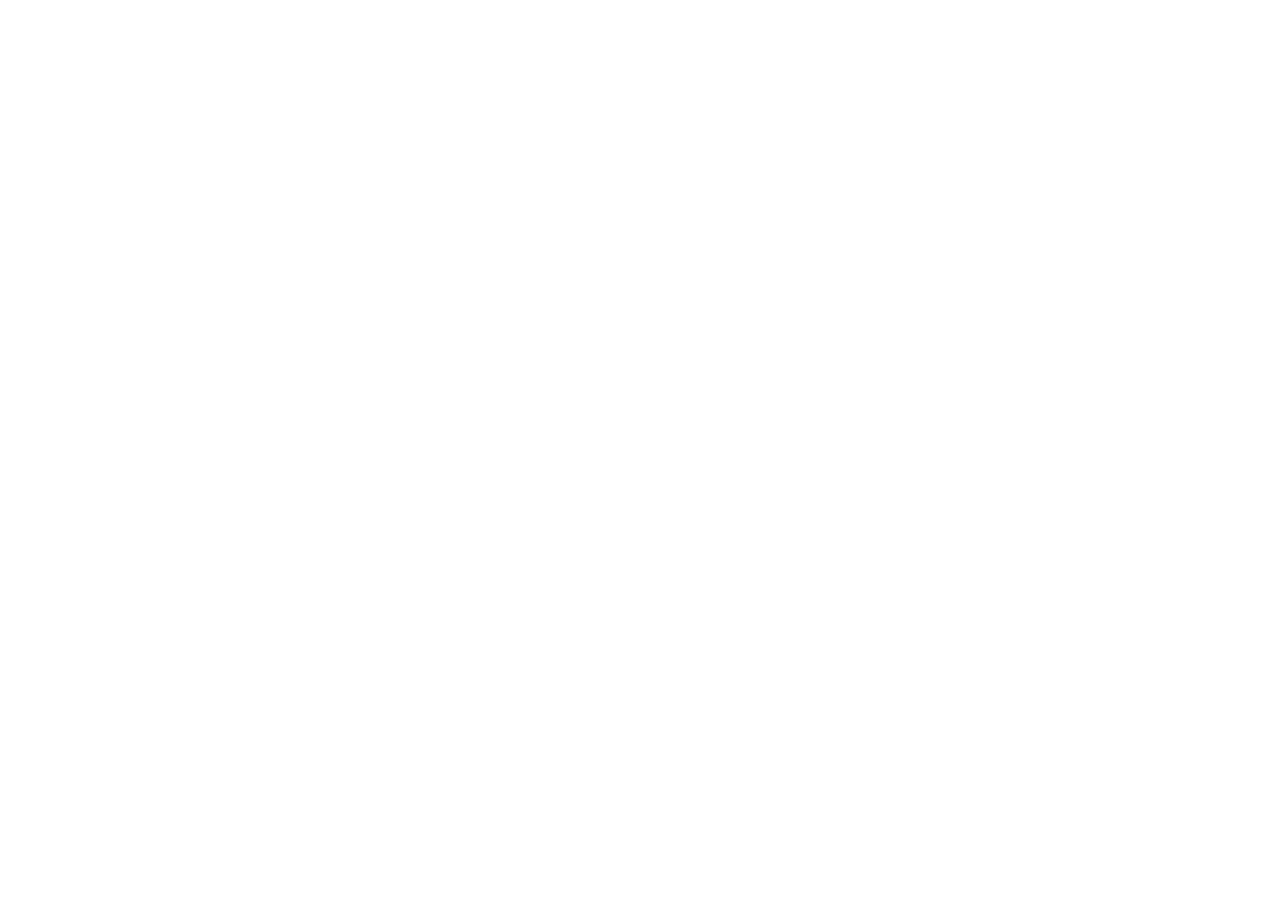
==== FrontEnd/login.html @ 4d779289 "installation des dépendances du dossier Backend Lancement du back- Swagger API. test de la route de " ====
<!DOCTYPE html>
<html lang="fr">
  <head>
    <meta charset="UTF-8" />
    <meta name="viewport" content="width=device-width, initial-scale=1.0" />
    <title>Document</title>
  </head>
  <body></body>
</html>
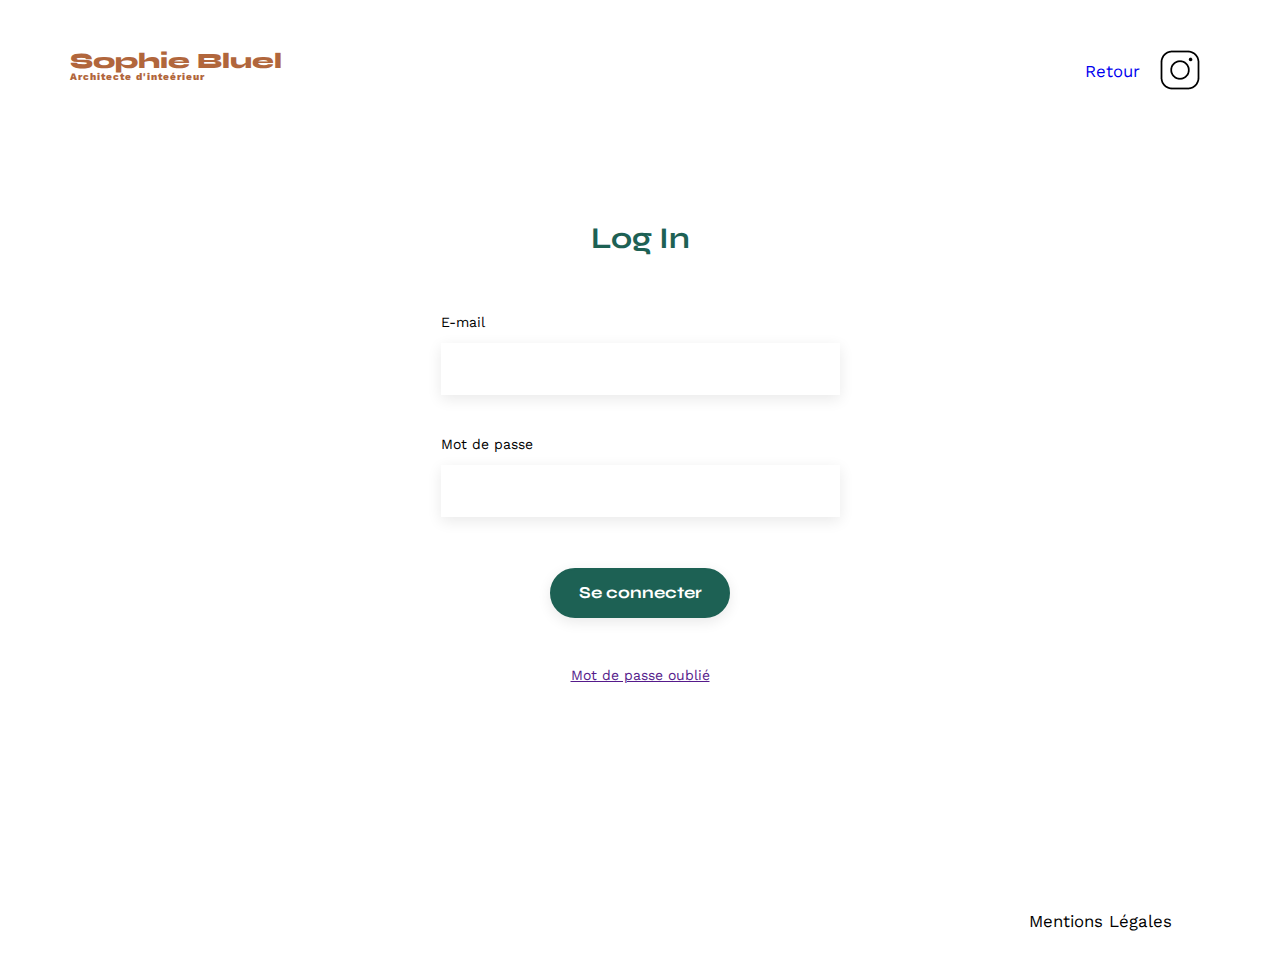
==== commit 77f7ff9c: "intégration de la page login.html, mise en forme du formulaire de connexion" ====
--- a/FrontEnd/login.html
+++ b/FrontEnd/login.html
@@ -2,8 +2,57 @@
 <html lang="fr">
   <head>
     <meta charset="UTF-8" />
+    <title>Sophie Bluel - Architecte d'intérieur</title>
     <meta name="viewport" content="width=device-width, initial-scale=1.0" />
-    <title>Document</title>
+    <link rel="preconnect" href="https://fonts.googleapis.com" />
+    <link rel="preconnect" href="https://fonts.gstatic.com" crossorigin />
+    <link
+      href="https://fonts.googleapis.com/css2?family=Syne:wght@700;800&family=Work+Sans&display=swap"
+      rel="stylesheet"
+    />
+    <meta name="description" content="" />
+    <link rel="stylesheet" href="./assets/style.css" />
+
+    <script type="module" src="./assets/script/login.js"></script>
   </head>
-  <body></body>
+  <body>
+    <header>
+      <a href="index.html">
+        <h1>Sophie Bluel <span>Architecte d'inteérieur</span></h1>
+      </a>
+      <nav>
+        <ul>
+          <a href="index.html">
+            <li>Retour</li>
+          </a>
+          <li><img src="./assets/icons/instagram.png" alt="Instagram" /></li>
+        </ul>
+      </nav>
+    </header>
+
+    <main>
+      <section class="login">
+        <h2>Log In</h2>
+        <div class="alredyLogged__error"></div>
+        <form action="" method="" class="login__form" onsubmit="return false">
+          <label for="email">E-mail</label>
+          <input type="email" name="email" id="email" required />
+          <div class="loginEmail__error"></div>
+          <label for="password">Mot de passe</label>
+          <input type="password" name="password" id="password" required />
+          <div class="loginMdp__error"></div>
+          <input type="submit" value="Se connecter" id="submit" />
+        </form>
+        <a href="">Mot de passe oublié</a>
+      </section>
+    </main>
+
+    <footer>
+      <nav>
+        <ul>
+          <li>Mentions Légales</li>
+        </ul>
+      </nav>
+    </footer>
+  </body>
 </html>
--- a/FrontEnd/assets/style.css
+++ b/FrontEnd/assets/style.css
@@ -0,0 +1,344 @@
+/* http://meyerweb.com/eric/tools/css/reset/
+   v2.0 | 20110126
+   License: none (public domain)
+*/
+
+html,
+body,
+div,
+span,
+applet,
+object,
+iframe,
+h1,
+h2,
+h3,
+h4,
+h5,
+h6,
+p,
+blockquote,
+pre,
+a,
+abbr,
+acronym,
+address,
+big,
+cite,
+code,
+del,
+dfn,
+em,
+img,
+ins,
+kbd,
+q,
+s,
+samp,
+small,
+strike,
+strong,
+sub,
+sup,
+tt,
+var,
+b,
+u,
+i,
+center,
+dl,
+dt,
+dd,
+ol,
+ul,
+li,
+fieldset,
+form,
+label,
+legend,
+table,
+caption,
+tbody,
+tfoot,
+thead,
+tr,
+th,
+td,
+article,
+aside,
+canvas,
+details,
+embed,
+figure,
+figcaption,
+footer,
+header,
+hgroup,
+menu,
+nav,
+output,
+ruby,
+section,
+summary,
+time,
+mark,
+audio,
+video {
+  margin: 0;
+  padding: 0;
+  border: 0;
+  font-size: 100%;
+  font: inherit;
+  vertical-align: baseline;
+  text-decoration: none;
+}
+/* HTML5 display-role reset for older browsers */
+article,
+aside,
+details,
+figcaption,
+figure,
+footer,
+header,
+hgroup,
+menu,
+nav,
+section {
+  display: block;
+}
+body {
+  line-height: 1;
+}
+ol,
+ul {
+  list-style: none;
+}
+blockquote,
+q {
+  quotes: none;
+}
+blockquote:before,
+blockquote:after,
+q:before,
+q:after {
+  content: "";
+  content: none;
+}
+table {
+  border-collapse: collapse;
+  border-spacing: 0;
+}
+/** end reset css **/
+body {
+  max-width: 1140px;
+  margin: auto;
+  font-family: "Work Sans";
+  font-size: 14px;
+}
+header {
+  display: flex;
+  justify-content: space-between;
+  margin: 50px 0;
+}
+section {
+  margin: 50px 0;
+}
+h1 {
+  display: flex;
+  flex-direction: column;
+  font-family: "Syne";
+  font-size: 22px;
+  font-weight: 800;
+  color: #b1663c;
+}
+h1 > span {
+  font-family: "Work Sans";
+  font-size: 10px;
+  letter-spacing: 0.1em;
+}
+h2 {
+  font-family: "Syne";
+  font-weight: 700;
+  font-size: 30px;
+  color: #1d6154;
+}
+nav ul {
+  display: flex;
+  align-items: center;
+  list-style-type: none;
+}
+nav li {
+  padding: 0 10px;
+  font-size: 1.2em;
+}
+li a:hover {
+  color: #b1663c;
+}
+#introduction {
+  display: flex;
+  align-items: center;
+}
+#introduction figure {
+  flex: 1;
+}
+#introduction img {
+  display: block;
+  margin: auto;
+  width: 80%;
+}
+#introduction article {
+  flex: 1;
+}
+#introduction h2 {
+  margin-bottom: 1em;
+}
+#introduction p {
+  margin-bottom: 0.5em;
+}
+#portfolio h2 {
+  text-align: center;
+  margin-bottom: 1em;
+}
+#categories {
+  text-align: center;
+  margin-bottom: 20px;
+}
+#categories button {
+  margin: 0 10px;
+  padding: 10px 20px;
+  font-family: "Work Sans";
+  font-size: 16px;
+  cursor: pointer;
+  border: 2px solid #1d6154;
+  background-color: #f0f0f0;
+  border-radius: 20px;
+  transition: background-color 0.3s;
+  color: #1d6154;
+}
+
+#categories button:hover {
+  background-color: #1d6154;
+  color: #f0f0f0;
+}
+#categories button:active {
+  background-color: #1d6154;
+  color: #f0f0f0;
+}
+.gallery {
+  width: 100%;
+  display: grid;
+  grid-template-columns: repeat(auto-fit, minmax(300px, 1fr));
+  gap: 20px;
+}
+.gallery img {
+  width: 100%;
+  height: auto;
+}
+
+#contact {
+  width: 50%;
+  margin: auto;
+}
+#contact > * {
+  text-align: center;
+}
+#contact h2 {
+  margin-bottom: 20px;
+}
+#contact form {
+  text-align: left;
+  margin-top: 30px;
+  display: flex;
+  flex-direction: column;
+}
+#contact input {
+  height: 50px;
+  font-size: 1.2em;
+  border: none;
+  box-shadow: 0px 4px 14px rgba(0, 0, 0, 0.09);
+}
+#contact label {
+  margin: 2em 0 1em 0;
+}
+#contact textarea {
+  border: none;
+  box-shadow: 0px 4px 14px rgba(0, 0, 0, 0.09);
+}
+input[type="submit"] {
+  font-family: "Syne";
+  font-weight: 700;
+  color: white;
+  background-color: #1d6154;
+  margin: 2em auto;
+  width: 180px;
+  text-align: center;
+  border-radius: 60px;
+}
+footer nav ul {
+  display: flex;
+  justify-content: flex-end;
+  margin: 2em;
+}
+/****mise en forme du formulaire de connexion***/
+.login {
+  display: flex;
+  flex-direction: column;
+  justify-content: center;
+  align-items: center;
+  height: 80vh;
+}
+
+.login a {
+  text-decoration: underline;
+  margin-bottom: 100px;
+}
+
+h1 {
+  display: flex;
+  flex-direction: column;
+  font-family: "Syne";
+  font-size: 22px;
+  font-weight: 800;
+  color: #b1663c;
+}
+
+h2 {
+  font-family: "Syne";
+  font-weight: 700;
+  font-size: 30px;
+  color: #1d6154;
+}
+.login__form {
+  display: flex;
+  flex-direction: column;
+  margin-top: 20px;
+  width: 35%;
+}
+
+.login__form input {
+  height: 50px;
+  font-size: 1.2em;
+  border: none;
+  box-shadow: 0px 4px 14px rgba(0, 0, 0, 0.09);
+}
+
+.login__form label {
+  margin: 3em 0 1em 0;
+}
+
+.login__form textarea {
+  box-shadow: 0px 4px 14px rgba(0, 0, 0, 0.09);
+}
+
+.login__form input[type="submit"] {
+  font-family: "Syne";
+  font-weight: 700;
+  color: white;
+  background-color: #1d6154;
+  border: 2px solid #1d6154;
+  margin: 3em auto;
+  width: 180px;
+  text-align: center;
+  border-radius: 60px;
+  transition: all 0.5s ease;
+}
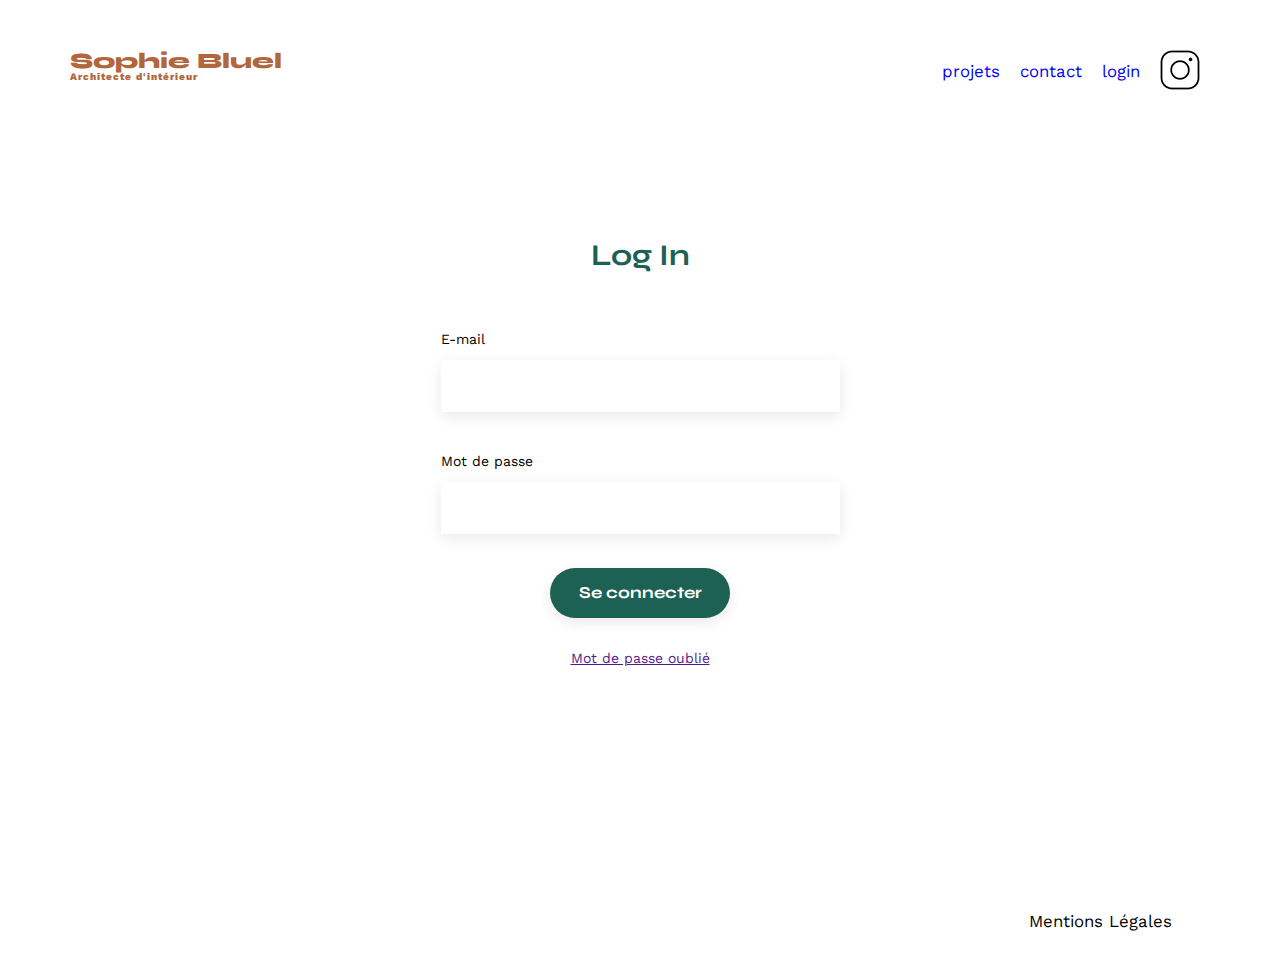
==== commit 71f41819: "mise en place de la function Editmode permettant l'ffichage de certains élements lorsque l'utilisate" ====
--- a/FrontEnd/login.html
+++ b/FrontEnd/login.html
@@ -12,24 +12,21 @@
     />
     <meta name="description" content="" />
     <link rel="stylesheet" href="./assets/style.css" />
-
-    <script type="module" src="./assets/script/login.js"></script>
   </head>
   <body>
     <header>
       <a href="index.html">
-        <h1>Sophie Bluel <span>Architecte d'inteérieur</span></h1>
+        <h1>Sophie Bluel <span>Architecte d'intérieur</span></h1>
       </a>
       <nav>
         <ul>
-          <a href="index.html">
-            <li>Retour</li>
-          </a>
+          <li><a href="index.html">projets</a></li>
+          <li><a href="index.html#contact">contact</a></li>
+          <li><a href="login.html" id="nav-login">login</a></li>
           <li><img src="./assets/icons/instagram.png" alt="Instagram" /></li>
         </ul>
       </nav>
     </header>
-
     <main>
       <section class="login">
         <h2>Log In</h2>
@@ -46,13 +43,14 @@
         <a href="">Mot de passe oublié</a>
       </section>
     </main>
-
     <footer>
       <nav>
         <ul>
           <li>Mentions Légales</li>
         </ul>
       </nav>
+      <script src="./assets/js/login.js" defer></script>
+      <!-- Charger le script spécifique à la page login -->
     </footer>
   </body>
 </html>
--- a/FrontEnd/assets/style.css
+++ b/FrontEnd/assets/style.css
@@ -288,57 +288,72 @@
   height: 80vh;
 }
 
+.login__form {
+  display: flex;
+  flex-direction: column;
+  margin-top: 20px;
+  width: 35%;
+}
+
+.login__form input {
+  height: 50px;
+  font-size: 1.2em;
+  border: none;
+  box-shadow: 0px 4px 14px rgba(0, 0, 0, 0.09);
+}
+
 .login a {
   text-decoration: underline;
   margin-bottom: 100px;
 }
 
-h1 {
-  display: flex;
-  flex-direction: column;
-  font-family: "Syne";
-  font-size: 22px;
-  font-weight: 800;
-  color: #b1663c;
-}
-
-h2 {
-  font-family: "Syne";
-  font-weight: 700;
-  font-size: 30px;
-  color: #1d6154;
-}
-.login__form {
-  display: flex;
-  flex-direction: column;
-  margin-top: 20px;
-  width: 35%;
-}
-
-.login__form input {
-  height: 50px;
-  font-size: 1.2em;
-  border: none;
-  box-shadow: 0px 4px 14px rgba(0, 0, 0, 0.09);
-}
-
 .login__form label {
   margin: 3em 0 1em 0;
 }
-
-.login__form textarea {
-  box-shadow: 0px 4px 14px rgba(0, 0, 0, 0.09);
-}
-
-.login__form input[type="submit"] {
-  font-family: "Syne";
-  font-weight: 700;
-  color: white;
-  background-color: #1d6154;
-  border: 2px solid #1d6154;
-  margin: 3em auto;
-  width: 180px;
-  text-align: center;
-  border-radius: 60px;
-  transition: all 0.5s ease;
-}
+/******Style mode edition******/
+.topbar {
+  width: 100%;
+  height: 59px;
+  background-color: #000;
+  display: flex;
+  justify-content: center;
+  align-items: center;
+}
+.topbar_edit {
+  font-family: "work Sans";
+  font-size: 1.5em;
+  font-weight: 400;
+  color: #fff;
+}
+.topbar .fa-pen-to-square {
+  color: #fff;
+  font-size: 1.5em;
+  margin-right: 1em;
+}
+
+/*******mise en place du lien d'acces a la modal*****/
+.modifier {
+  display: flex;
+  justify-content: center;
+  align-items: center;
+  margin-left: 1em;
+  padding: 5px 10px;
+  position: relative;
+}
+.modifier .fa-pen-to-square {
+  color: #000;
+  font-size: 1.2em;
+  padding-right: 0.5em;
+}
+.btnmodal {
+  width: 84px;
+  height: 16px;
+  font-family: "work Sans";
+  font-size: 1.2em;
+  font-weight: 400;
+  color: #000;
+  display: flex;
+  position: absolute;
+  top: 10px;
+  left: 675px;
+}
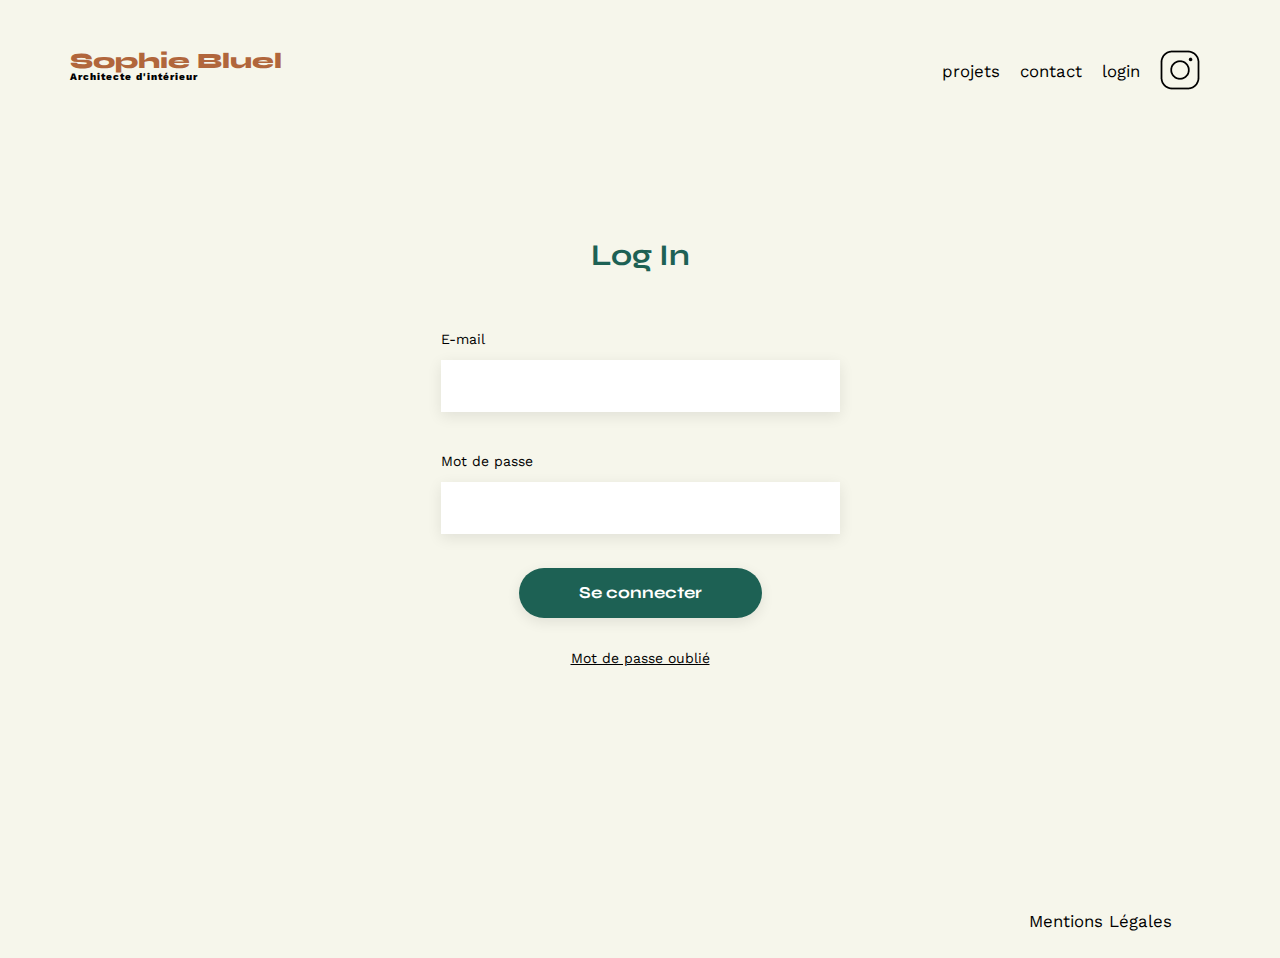
==== commit b45b2657: "update" ====
--- a/FrontEnd/login.html
+++ b/FrontEnd/login.html
@@ -49,7 +49,8 @@
           <li>Mentions Légales</li>
         </ul>
       </nav>
-      <script src="./assets/js/login.js" defer></script>
+      <script src="./assets/js/login.js"></script>
+
       <!-- Charger le script spécifique à la page login -->
     </footer>
   </body>
--- a/FrontEnd/assets/style.css
+++ b/FrontEnd/assets/style.css
@@ -91,6 +91,7 @@
   font: inherit;
   vertical-align: baseline;
   text-decoration: none;
+  color: #000;
 }
 /* HTML5 display-role reset for older browsers */
 article,
@@ -108,6 +109,7 @@
 }
 body {
   line-height: 1;
+  background-color: rgb(246, 246, 235);
 }
 ol,
 ul {
@@ -270,9 +272,9 @@
   color: white;
   background-color: #1d6154;
   margin: 2em auto;
-  width: 180px;
   text-align: center;
   border-radius: 60px;
+  padding: 10px 60px;
 }
 footer nav ul {
   display: flex;
@@ -313,7 +315,7 @@
 /******Style mode edition******/
 .topbar {
   width: 100%;
-  height: 59px;
+  height: 50px;
   background-color: #000;
   display: flex;
   justify-content: center;
@@ -357,3 +359,274 @@
   top: 10px;
   left: 675px;
 }
+
+/*** Click "modifier" to open modal ***/
+
+.container-only-admin {
+  display: flex;
+  flex-direction: row;
+  justify-content: center;
+  align-items: center;
+  gap: 30px;
+}
+
+.update-btn i {
+  padding-right: 10px;
+  font-size: 20px;
+}
+
+/*** CSS Modal ***/
+
+.modal-overlay {
+  position: fixed;
+  display: none; /* Par défaut caché, sera géré via JavaScript */
+  flex-direction: row;
+  justify-content: center;
+  align-items: center;
+  top: 0;
+  left: 0;
+  width: 100%;
+  height: 100%;
+  background-color: rgba(0, 0, 0, 0.3);
+  z-index: 1000; /* Assure que le modal est au-dessus des autres éléments */
+}
+
+/* First window of modal, "modal-works" */
+
+.modal-gallery {
+  width: 44%;
+  height: 730px;
+  background-color: #ffffff;
+  border-radius: 10px;
+  display: none; /* Par défaut caché, sera géré via JavaScript */
+}
+
+.modal-content {
+  display: flex;
+  flex-direction: row;
+  flex-wrap: wrap;
+  padding: 45px 90px 45px 100px;
+  gap: 10px;
+}
+
+.modal-content figure {
+  display: flex;
+  flex-direction: column;
+}
+
+.modal-content img {
+  width: 80px;
+}
+
+.modal-content .work-item .trash,
+.modal-content .work-item .cross {
+  margin-top: 5px;
+  color: #ffffff;
+  background: #000000;
+  border-radius: 2px;
+  text-align: center;
+  position: absolute;
+}
+
+.modal-content .work-item .trash {
+  margin-left: 60px;
+  padding: 4px;
+  font-size: 9px;
+}
+
+.modal-content .work-item .cross {
+  margin-left: 40px;
+  padding: 3.5px;
+  font-size: 10px;
+}
+
+.modal-content .work-item .cross {
+  display: none;
+}
+
+.modal-content .work-item:hover .cross {
+  display: flex;
+}
+
+.modal-content .work-item:hover {
+  cursor: pointer;
+}
+
+.modal-content figcaption {
+  padding-top: 5px;
+}
+
+.modal-close {
+  display: flex;
+  flex-direction: row;
+  justify-content: flex-end;
+  padding-right: 30px;
+  padding-top: 30px;
+  font-size: 15px;
+  cursor: pointer;
+}
+
+.modal-title {
+  font-size: 1.86em;
+  line-height: 30px;
+  text-align: center;
+  padding-top: 15px;
+}
+
+hr {
+  margin: 0 105px;
+  border-top: 1px solid #b3b3b3;
+  border-bottom: 0;
+  border-left: 0;
+  border-right: 0;
+}
+
+.container-modal-add-and-modal-delete {
+  display: flex;
+  flex-direction: column;
+  align-items: center;
+  padding-top: 40px;
+}
+
+.modal-add {
+  border: none;
+  border-radius: 60px;
+  color: #ffffff;
+  padding: 10px 49px;
+  font-family: "Syne";
+  font-size: 1em;
+  font-weight: 700;
+  background-color: #1d6154;
+  cursor: pointer;
+}
+
+.modal-delete-all {
+  font-size: 1em;
+  line-height: 17px;
+  color: #d65353;
+  padding-top: 20px;
+  cursor: pointer;
+}
+
+/* Second window of modal, "modal-edit" */
+
+.modal-edit-work {
+  width: 630px;
+  height: 670px;
+  background-color: #ffffff;
+  border-radius: 10px;
+  display: none; /* Par défaut caché, sera géré via JavaScript */
+}
+
+.modal-edit-work .container-for-icon-in-second-window-of-modal {
+  display: flex;
+  flex-direction: row;
+  justify-content: space-between;
+  padding: 30px 30px 0 30px;
+  font-size: 15px;
+}
+
+#modal-edit-work-form .modal-content-new-photo {
+  display: flex;
+  flex-direction: column;
+  align-items: center;
+  padding: 30px 0 19px 0;
+  background-color: #e8f1f7;
+  border-radius: 3px;
+  margin: 35px 105px 0 105px;
+}
+
+.modal-content-new-photo i {
+  font-size: 58px;
+  color: #b9c5cc;
+  padding-bottom: 20px;
+}
+
+.modal-content-new-photo #new-image {
+  background-color: #cbd6dc;
+  border: none;
+  border-radius: 50px;
+  font-family: "Work Sans";
+  font-size: 1em;
+  line-height: 16px;
+  color: #306685;
+  text-align: center;
+  padding: 10px 33px;
+  cursor: pointer;
+}
+
+.modal-content-new-photo #form-image {
+  margin-top: -36px;
+  width: 173px;
+  padding: 8px 0;
+  border: none;
+  border-radius: 50px;
+  opacity: 0;
+  cursor: pointer;
+}
+
+.modal-content-new-photo p {
+  font-size: 0.75em;
+  line-height: 12px;
+  color: #444444;
+  padding-top: 7px;
+}
+
+#modal-edit-work-form .modal-content-new-category-title {
+  display: flex;
+  flex-direction: column;
+  text-align: left;
+  padding: 10px 105px 0 105px;
+}
+
+.modal-content-new-category-title input[type="text"],
+select {
+  height: 51px;
+  box-shadow: 0px 4px 14px rgba(0, 0, 0, 0.09);
+  border: none;
+}
+
+.modal-content-new-category-title #form-title,
+#form-category {
+  color: #444444;
+  padding-left: 16px;
+  font-family: "Work Sans";
+  font-size: 1em;
+}
+
+.modal-content-new-category-title label {
+  padding-top: 20px;
+  padding-bottom: 10px;
+}
+
+.modal-content-new-category-title .border-in-second-window-of-modal {
+  margin-left: 0;
+  margin-right: 0;
+  margin-top: 45px;
+}
+
+#modal-edit-work-form input[type="submit"] {
+  border-radius: 60px;
+  margin: 30px auto 45px;
+  padding: 10px 90px;
+  border: none;
+  color: #ffffff;
+  font-style: normal;
+  font-weight: 700;
+  font-size: 1em;
+  background-color: #a7a7a7;
+  cursor: pointer;
+}
+button#valider {
+  background-color: #1d6154;
+  color: #ffffff; /* Couleur du texte en blanc */
+  border: none;
+  padding: 10px 20px;
+  border-radius: 5px;
+  cursor: pointer;
+}
+
+button#valider:disabled {
+  background-color: #ccc; /* Couleur grisée lorsque désactivé */
+  cursor: not-allowed;
+}
